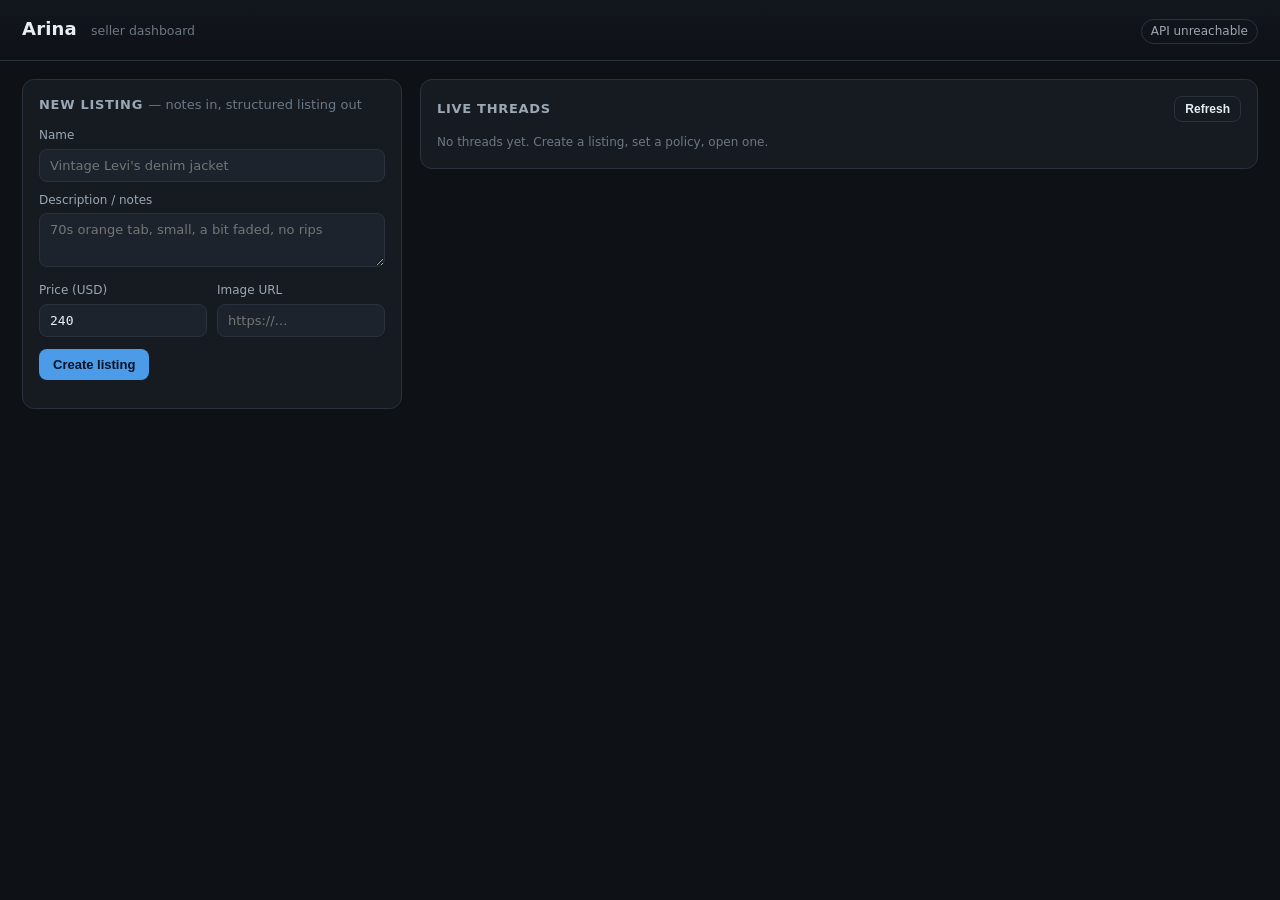
==== web/index.html @ adafeda6 "Seller dashboard: listings, policy, live threads, belief charts Build order item 2. A zero-build das" ====
<!doctype html>
<html lang="en">
<head>
  <meta charset="utf-8" />
  <meta name="viewport" content="width=device-width, initial-scale=1" />
  <title>Arina — seller dashboard</title>
  <link rel="stylesheet" href="styles.css" />
</head>
<body>
  <header>
    <h1>Arina</h1>
    <span class="tag">seller dashboard</span>
    <span class="mode" id="mode">connecting…</span>
  </header>

  <main>
    <!-- ------------------------- left column ------------------------- -->
    <section class="left">
      <div class="card">
        <h2>New listing <span class="hint">— notes in, structured listing out</span></h2>
        <label>Name</label>
        <input id="l-name" placeholder="Vintage Levi's denim jacket" />
        <label>Description / notes</label>
        <textarea id="l-desc" placeholder="70s orange tab, small, a bit faded, no rips"></textarea>
        <div class="row">
          <div>
            <label>Price (USD)</label>
            <input id="l-price" class="num" type="number" value="240" />
          </div>
          <div>
            <label>Image URL</label>
            <input id="l-img" placeholder="https://…" />
          </div>
        </div>
        <img class="preview" id="l-preview" alt="" hidden />
        <div class="mt"><button id="l-create">Create listing</button></div>
        <div class="mt small" id="l-result"></div>
      </div>

      <div class="card" id="policy-card" hidden>
        <h2>Policy <span class="hint">— set once, never leaves the server</span></h2>
        <div class="row">
          <div>
            <label>List price</label>
            <input id="p-list" class="num" type="number" value="240" />
          </div>
          <div>
            <label>Floor <span class="muted">(private)</span></label>
            <input id="p-floor" class="num" type="number" value="160" />
          </div>
        </div>
        <div class="row">
          <div>
            <label>Style</label>
            <select id="p-style">
              <option value="firm">firm — hold out, keep more</option>
              <option value="balanced" selected>balanced</option>
              <option value="eager">eager — close fast, keep less</option>
            </select>
          </div>
          <div>
            <label>Deadline (rounds)</label>
            <input id="p-deadline" class="num" type="number" value="10" />
          </div>
        </div>

        <label class="mt">Tactic weights <span class="muted">— normalized on the server</span></label>
        <div class="weights" id="weights">
          <div class="wrow"><span>time</span><input type="range" min="0" max="100" value="40" data-w="time" /><output>0.40</output></div>
          <div class="wrow"><span>behaviour</span><input type="range" min="0" max="100" value="25" data-w="behaviour" /><output>0.25</output></div>
          <div class="wrow"><span>scarcity</span><input type="range" min="0" max="100" value="10" data-w="scarcity" /><output>0.10</output></div>
          <div class="wrow"><span>belief</span><input type="range" min="0" max="100" value="25" data-w="belief" /><output>0.25</output></div>
        </div>

        <div class="row mt">
          <button id="p-save">Save policy</button>
          <button id="p-publish" class="ghost">Publish to catalog</button>
        </div>
      </div>

      <div class="card" id="open-card" hidden>
        <h2>Open a negotiation</h2>
        <label>Buyer handle</label>
        <div class="composer" style="margin-top:0">
          <input id="t-buyer" placeholder="buyer_alex" />
          <button id="t-open">Open</button>
        </div>
        <div class="mt small muted">Each thread negotiates in parallel against the same policy.</div>
      </div>
    </section>

    <!-- ------------------------ right column ------------------------- -->
    <section class="right">
      <div class="card">
        <h2 class="spread"><span>Live threads</span><button id="refresh" class="ghost small">Refresh</button></h2>
        <div class="threads" id="thread-list"><span class="muted small">No threads yet. Create a listing, set a policy, open one.</span></div>
      </div>

      <div class="card" id="thread-card" hidden>
        <h2 class="spread">
          <span>Thread <span class="num" id="th-id"></span></span>
          <span class="pill" id="th-status">open</span>
        </h2>
        <div class="stat-row" id="th-stats"></div>

        <div class="convo mt" id="convo"></div>
        <div class="composer">
          <input id="msg-text" placeholder="Buyer says…  (try: 'would you take 180?')" />
          <button id="msg-send">Send</button>
        </div>
        <div class="overrides">
          <span class="small muted" style="align-self:center;margin-right:2px">Seller override:</span>
          <button class="ghost small" data-ov="accept_now">Accept now</button>
          <button class="ghost small" data-ov="hold_firm">Hold firm</button>
          <button class="ghost small" data-ov="concede">Concede</button>
        </div>
      </div>

      <div class="card" id="belief-card" hidden>
        <h2>Belief — where the buyer probably tops out</h2>
        <div id="belief-chart"></div>
        <div class="legend">
          <span><i style="background:#4c9be8"></i>posterior over buyer's reservation price</span>
          <span><i style="background:#f2727f"></i>floor</span>
          <span><i style="background:#e6edf3"></i>list</span>
          <span><i style="background:#7ee0c0"></i>optimal ask</span>
        </div>

        <h2 class="mt">Posterior tightening over rounds</h2>
        <div id="rounds-chart"></div>
        <div class="legend">
          <span><i style="background:#4c9be8"></i>p10–p90 band</span>
          <span><i style="background:#e6edf3"></i>p50 (median)</span>
          <span><i style="background:#e3b341"></i>buyer offers</span>
        </div>
      </div>
    </section>
  </main>

  <div class="toast" id="toast"></div>
  <script src="app.js"></script>
</body>
</html>
---- web/styles.css ----
/* Arina seller dashboard. Dark, quiet, numbers in mono per CLAUDE.md. */

:root {
  --bg: #0e1116;
  --panel: #161b22;
  --panel-2: #1c232d;
  --line: #2a323d;
  --ink: #e6edf3;
  --ink-dim: #9aa7b4;
  --ink-faint: #6b7885;
  --accent: #4c9be8;
  --accent-2: #7ee0c0;
  --warn: #e3b341;
  --bad: #f2727f;
  --good: #6fce8f;
  --mono: ui-monospace, SFMono-Regular, "SF Mono", Menlo, Consolas, monospace;
  --sans: system-ui, -apple-system, "Segoe UI", Roboto, sans-serif;
}

* { box-sizing: border-box; }

body {
  margin: 0;
  font-family: var(--sans);
  background: var(--bg);
  color: var(--ink);
  font-size: 14px;
  line-height: 1.45;
}

.num { font-family: var(--mono); font-variant-numeric: tabular-nums; }

header {
  display: flex;
  align-items: baseline;
  gap: 14px;
  padding: 16px 22px;
  border-bottom: 1px solid var(--line);
  background: linear-gradient(180deg, #12171e, #0e1116);
  position: sticky;
  top: 0;
  z-index: 5;
}
header h1 { margin: 0; font-size: 18px; letter-spacing: 0.2px; }
header .tag { color: var(--ink-faint); font-size: 12.5px; }
header .mode {
  margin-left: auto;
  font-size: 12px;
  color: var(--ink-dim);
  border: 1px solid var(--line);
  padding: 3px 9px;
  border-radius: 999px;
}
header .mode b { color: var(--accent-2); font-weight: 600; }

main {
  display: grid;
  grid-template-columns: 380px 1fr;
  gap: 18px;
  padding: 18px 22px 40px;
  max-width: 1280px;
  margin: 0 auto;
  align-items: start;
}
@media (max-width: 900px) { main { grid-template-columns: 1fr; } }

.card {
  background: var(--panel);
  border: 1px solid var(--line);
  border-radius: 12px;
  padding: 16px;
  margin-bottom: 16px;
}
.card h2 {
  margin: 0 0 12px;
  font-size: 13px;
  text-transform: uppercase;
  letter-spacing: 0.7px;
  color: var(--ink-dim);
}
.card h2 .hint { text-transform: none; letter-spacing: 0; color: var(--ink-faint); font-weight: 400; }

label { display: block; font-size: 12px; color: var(--ink-dim); margin: 10px 0 4px; }
input, textarea, select {
  width: 100%;
  background: var(--panel-2);
  border: 1px solid var(--line);
  color: var(--ink);
  border-radius: 8px;
  padding: 8px 10px;
  font-size: 13px;
  font-family: var(--sans);
}
input.num, input[type=number] { font-family: var(--mono); }
textarea { resize: vertical; min-height: 54px; }
input:focus, textarea:focus, select:focus { outline: none; border-color: var(--accent); }

.row { display: flex; gap: 10px; }
.row > * { flex: 1; }

button {
  background: var(--accent);
  color: #06121f;
  border: none;
  border-radius: 8px;
  padding: 8px 14px;
  font-size: 13px;
  font-weight: 600;
  cursor: pointer;
}
button:hover { filter: brightness(1.08); }
button:disabled { opacity: 0.45; cursor: not-allowed; }
button.ghost { background: transparent; color: var(--ink); border: 1px solid var(--line); }
button.ghost:hover { border-color: var(--accent); filter: none; }
button.small { padding: 5px 10px; font-size: 12px; }

.preview {
  margin-top: 10px;
  width: 100%;
  height: 130px;
  border: 1px dashed var(--line);
  border-radius: 8px;
  object-fit: cover;
  background: var(--panel-2);
}

.pill {
  display: inline-block;
  font-family: var(--mono);
  font-size: 11.5px;
  padding: 2px 7px;
  border-radius: 6px;
  border: 1px solid var(--line);
  color: var(--ink-dim);
}
.pill.open { color: var(--accent); border-color: #2b4a6b; }
.pill.closed { color: var(--good); border-color: #2f5b3f; }
.pill.walked { color: var(--warn); border-color: #5b4d2a; }

.muted { color: var(--ink-faint); }
.small { font-size: 12px; }
.mt { margin-top: 12px; }
.spread { display: flex; justify-content: space-between; align-items: center; }

/* weight sliders */
.weights .wrow { display: grid; grid-template-columns: 78px 1fr 46px; align-items: center; gap: 10px; margin: 7px 0; }
.weights .wrow span:first-child { font-size: 12px; color: var(--ink-dim); }
.weights .wrow output { font-family: var(--mono); font-size: 12px; text-align: right; color: var(--ink); }
input[type=range] { padding: 0; accent-color: var(--accent); }

/* threads list */
.threads { display: flex; flex-wrap: wrap; gap: 8px; }
.threads .chip {
  border: 1px solid var(--line);
  background: var(--panel-2);
  border-radius: 999px;
  padding: 5px 11px;
  font-size: 12px;
  cursor: pointer;
  display: flex;
  gap: 7px;
  align-items: center;
}
.threads .chip.active { border-color: var(--accent); }
.threads .chip .id { font-family: var(--mono); color: var(--ink-dim); }

/* conversation */
.convo { display: flex; flex-direction: column; gap: 10px; max-height: 360px; overflow-y: auto; padding: 4px 2px; }
.msg { max-width: 82%; padding: 8px 11px; border-radius: 12px; font-size: 13px; }
.msg.buyer { align-self: flex-end; background: #223040; border-bottom-right-radius: 4px; }
.msg.agent { align-self: flex-start; background: var(--panel-2); border: 1px solid var(--line); border-bottom-left-radius: 4px; }
.msg .who { font-size: 10.5px; text-transform: uppercase; letter-spacing: 0.6px; color: var(--ink-faint); margin-bottom: 3px; }
.msg .rationale { margin-top: 6px; font-size: 11.5px; color: var(--ink-faint); border-top: 1px dashed var(--line); padding-top: 5px; font-style: italic; }
.msg .q { font-family: var(--mono); color: var(--accent-2); }

.composer { display: flex; gap: 8px; margin-top: 12px; }
.composer input { flex: 1; }
.overrides { display: flex; gap: 8px; margin-top: 10px; }

.stat-row { display: flex; gap: 18px; flex-wrap: wrap; margin: 4px 0 2px; }
.stat { display: flex; flex-direction: column; }
.stat .k { font-size: 11px; color: var(--ink-faint); text-transform: uppercase; letter-spacing: 0.5px; }
.stat .v { font-family: var(--mono); font-size: 16px; }

svg text { font-family: var(--mono); }
.legend { display: flex; gap: 14px; flex-wrap: wrap; font-size: 11.5px; color: var(--ink-dim); margin-top: 6px; }
.legend i { display: inline-block; width: 10px; height: 10px; border-radius: 2px; margin-right: 5px; vertical-align: -1px; }

.empty { color: var(--ink-faint); font-size: 13px; padding: 26px 8px; text-align: center; }
.toast {
  position: fixed; bottom: 18px; left: 50%; transform: translateX(-50%);
  background: #212a35; border: 1px solid var(--line); color: var(--ink);
  padding: 9px 16px; border-radius: 9px; font-size: 13px; opacity: 0;
  transition: opacity 0.2s; pointer-events: none; max-width: 80%;
}
.toast.show { opacity: 1; }
.toast.bad { border-color: var(--bad); }
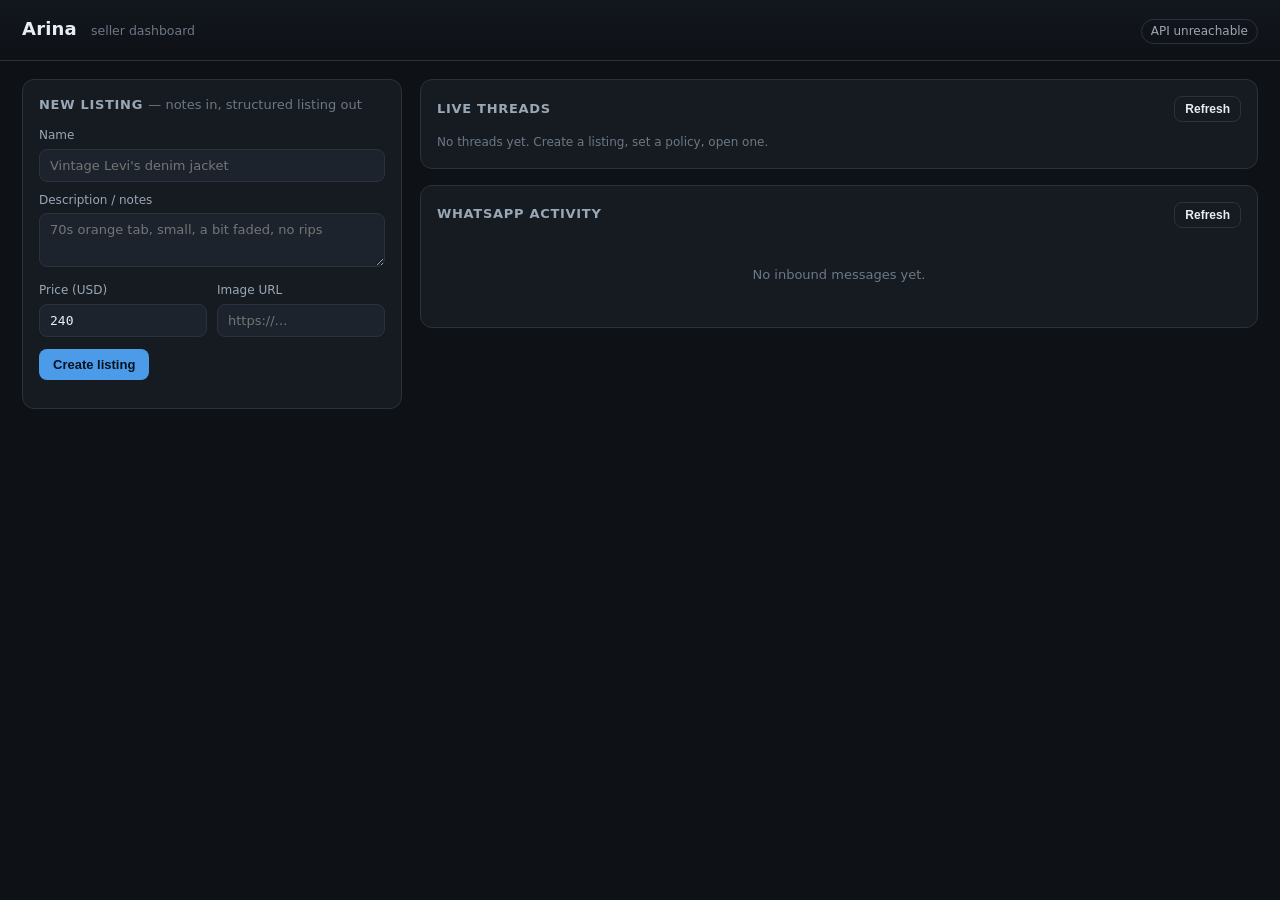
==== commit 33ea291a: "Route inbound WhatsApp to threads (build order item 3) A thread is keyed by (buyer, listing). The pr" ====
--- a/web/index.html
+++ b/web/index.html
@@ -134,6 +134,23 @@
           <span><i style="background:#e3b341"></i>buyer offers</span>
         </div>
       </div>
+
+      <div class="card">
+        <h2 class="spread"><span>WhatsApp activity</span><button id="wa-refresh" class="ghost small">Refresh</button></h2>
+        <div class="devbox" id="wa-sim" hidden>
+          <div class="lbl">Dev — simulate an inbound message (no WABA needed)</div>
+          <div class="composer" style="margin-top:0">
+            <input id="wa-from" placeholder="buyer phone, e.g. 15551234" />
+            <input id="wa-product" placeholder="product / listing id — leave blank for bare text" />
+          </div>
+          <div class="composer">
+            <input id="wa-text" placeholder="buyer message, e.g. would you take 180?" />
+            <button id="wa-send">Send inbound</button>
+          </div>
+          <div class="small muted" style="margin-top:8px">Set a product id to pin the listing; leave it blank to test routing to the buyer's open thread — or ambiguity when they have several.</div>
+        </div>
+        <div class="feed" id="wa-feed"><div class="empty">No inbound messages yet.</div></div>
+      </div>
     </section>
   </main>
 
--- a/web/styles.css
+++ b/web/styles.css
@@ -186,6 +186,23 @@
 .legend { display: flex; gap: 14px; flex-wrap: wrap; font-size: 11.5px; color: var(--ink-dim); margin-top: 6px; }
 .legend i { display: inline-block; width: 10px; height: 10px; border-radius: 2px; margin-right: 5px; vertical-align: -1px; }
 
+/* whatsapp activity feed */
+.feed { display: flex; flex-direction: column; gap: 7px; max-height: 300px; overflow-y: auto; margin-top: 10px; }
+.feed .ev { display: grid; grid-template-columns: 96px 1fr auto; gap: 10px; align-items: baseline; padding: 6px 8px; border: 1px solid var(--line); border-radius: 8px; background: var(--panel-2); font-size: 12px; }
+.feed .ev .k { font-family: var(--mono); font-size: 10.5px; text-transform: uppercase; letter-spacing: 0.4px; }
+.feed .ev .body { color: var(--ink-dim); overflow: hidden; text-overflow: ellipsis; }
+.feed .ev .body b { color: var(--ink); font-weight: 500; }
+.feed .ev .body .id { font-family: var(--mono); color: var(--ink-faint); }
+.feed .ev time { color: var(--ink-faint); font-family: var(--mono); font-size: 10.5px; white-space: nowrap; }
+.k.routed { color: var(--good); }
+.k.ambiguous { color: var(--warn); }
+.k.unrouted { color: var(--bad); }
+.k.inbound { color: var(--accent); }
+.k.outbound, .k.order { color: var(--ink-dim); }
+.devbox { border: 1px dashed var(--line); border-radius: 8px; padding: 10px; margin-bottom: 4px; }
+.devbox .lbl { font-size: 11px; color: var(--warn); text-transform: uppercase; letter-spacing: 0.5px; margin-bottom: 8px; }
+.devbox .composer { margin-top: 8px; }
+
 .empty { color: var(--ink-faint); font-size: 13px; padding: 26px 8px; text-align: center; }
 .toast {
   position: fixed; bottom: 18px; left: 50%; transform: translateX(-50%);
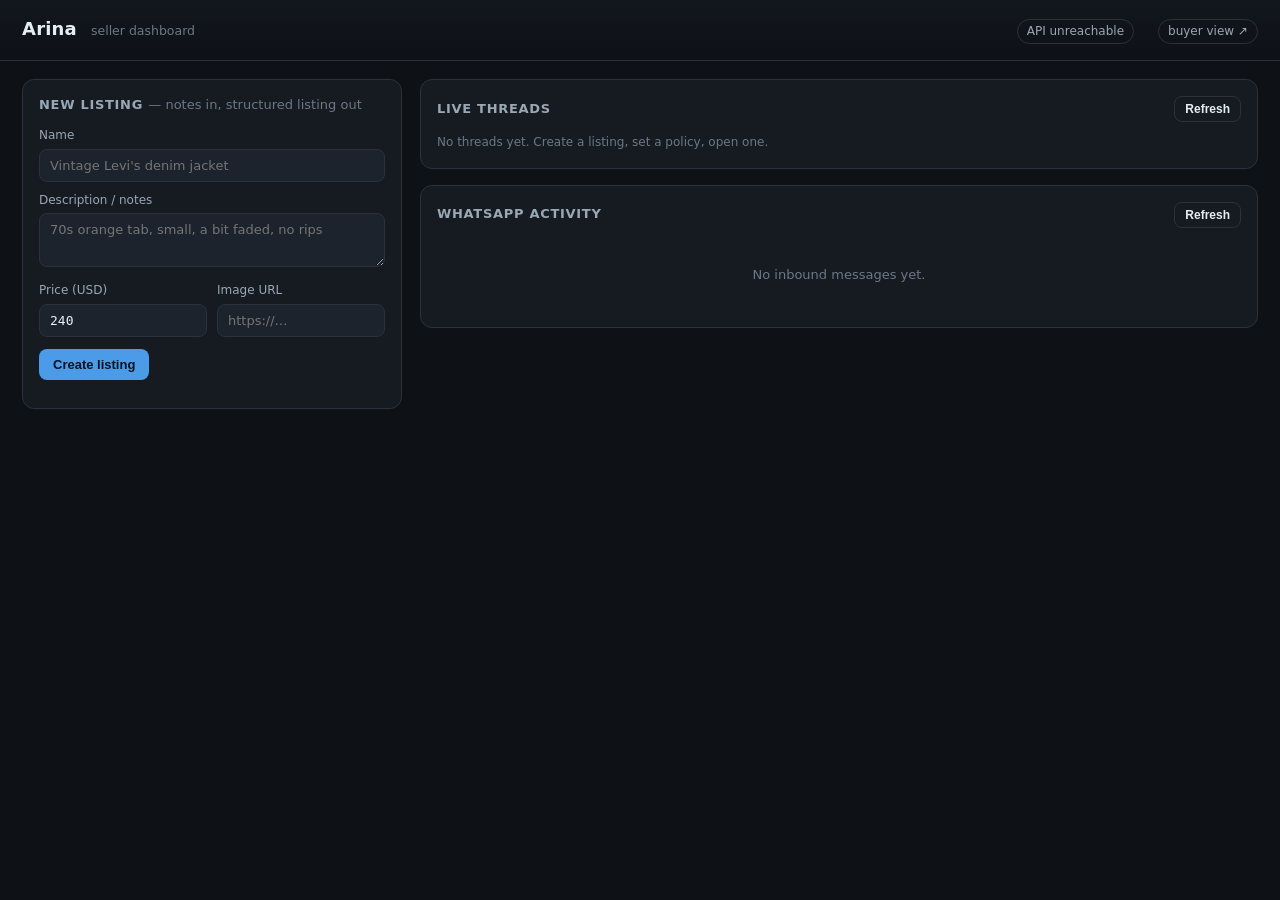
==== commit dc753d26: "Buyer-side chat and catalog (build order item 4) The buyer half of the marketplace: the same negotia" ====
--- a/web/index.html
+++ b/web/index.html
@@ -11,6 +11,7 @@
     <h1>Arina</h1>
     <span class="tag">seller dashboard</span>
     <span class="mode" id="mode">connecting…</span>
+    <a class="mode" href="chat.html" target="_blank" style="margin-left:10px;text-decoration:none">buyer view ↗</a>
   </header>
 
   <main>
--- a/web/styles.css
+++ b/web/styles.css
@@ -203,6 +203,46 @@
 .devbox .lbl { font-size: 11px; color: var(--warn); text-transform: uppercase; letter-spacing: 0.5px; margin-bottom: 8px; }
 .devbox .composer { margin-top: 8px; }
 
+/* ------------------------- buyer chat ---------------------------- */
+.shop { max-width: 900px; margin: 0 auto; padding: 22px; }
+.shop-head { display: flex; align-items: baseline; gap: 12px; margin-bottom: 16px; }
+.shop-head h2 { font-size: 15px; margin: 0; color: var(--ink); text-transform: none; letter-spacing: 0; }
+.grid { display: grid; grid-template-columns: repeat(auto-fill, minmax(210px, 1fr)); gap: 16px; }
+.product {
+  background: var(--panel); border: 1px solid var(--line); border-radius: 12px;
+  overflow: hidden; display: flex; flex-direction: column; cursor: pointer; transition: border-color .15s, transform .15s;
+}
+.product:hover { border-color: var(--accent); transform: translateY(-2px); }
+.product .ph { height: 150px; background: var(--panel-2) center/cover no-repeat; display: flex; align-items: center; justify-content: center; color: var(--ink-faint); font-size: 12px; }
+.product .info { padding: 12px; display: flex; flex-direction: column; gap: 5px; flex: 1; }
+.product .info .nm { font-weight: 600; font-size: 14px; }
+.product .info .desc { font-size: 12px; color: var(--ink-faint); flex: 1; }
+.product .info .foot { display: flex; align-items: center; justify-content: space-between; margin-top: 4px; }
+.product .info .pr { font-family: var(--mono); font-size: 15px; }
+
+/* chat surface */
+.chatwrap { max-width: 640px; margin: 0 auto; padding: 0 0 30px; }
+.chat-head { display: flex; gap: 12px; align-items: center; padding: 14px 16px; border-bottom: 1px solid var(--line); position: sticky; top: 0; background: var(--bg); z-index: 4; }
+.chat-head .back { cursor: pointer; color: var(--ink-dim); font-size: 20px; line-height: 1; padding: 2px 6px; border-radius: 6px; }
+.chat-head .back:hover { background: var(--panel-2); }
+.chat-head .thumb { width: 42px; height: 42px; border-radius: 8px; background: var(--panel-2) center/cover no-repeat; flex: none; }
+.chat-head .meta { display: flex; flex-direction: column; }
+.chat-head .meta .nm { font-weight: 600; font-size: 14px; }
+.chat-head .meta .pr { font-family: var(--mono); font-size: 12px; color: var(--ink-dim); }
+.trust { text-align: center; font-size: 11.5px; color: var(--ink-faint); padding: 10px; }
+.thread { display: flex; flex-direction: column; gap: 9px; padding: 6px 16px 16px; min-height: 320px; }
+.bub { max-width: 78%; padding: 9px 13px; border-radius: 16px; font-size: 14px; line-height: 1.4; }
+.bub.me { align-self: flex-end; background: var(--accent); color: #06121f; border-bottom-right-radius: 5px; }
+.bub.them { align-self: flex-start; background: var(--panel); border: 1px solid var(--line); border-bottom-left-radius: 5px; }
+.bub .price { display: inline-block; font-family: var(--mono); font-weight: 700; }
+.chat-composer { display: flex; gap: 8px; padding: 12px 16px; border-top: 1px solid var(--line); position: sticky; bottom: 0; background: var(--bg); }
+.chat-composer input { flex: 1; border-radius: 999px; padding: 10px 15px; }
+.chat-composer button { border-radius: 999px; padding: 10px 18px; }
+.banner { margin: 12px 16px; padding: 12px 14px; border-radius: 10px; font-size: 13px; text-align: center; }
+.banner.deal { background: #16281d; border: 1px solid #2f5b3f; color: var(--good); }
+.banner.walked { background: var(--panel-2); border: 1px solid var(--line); color: var(--ink-dim); }
+.typing { align-self: flex-start; color: var(--ink-faint); font-size: 13px; padding: 4px 8px; }
+
 .empty { color: var(--ink-faint); font-size: 13px; padding: 26px 8px; text-align: center; }
 .toast {
   position: fixed; bottom: 18px; left: 50%; transform: translateX(-50%);
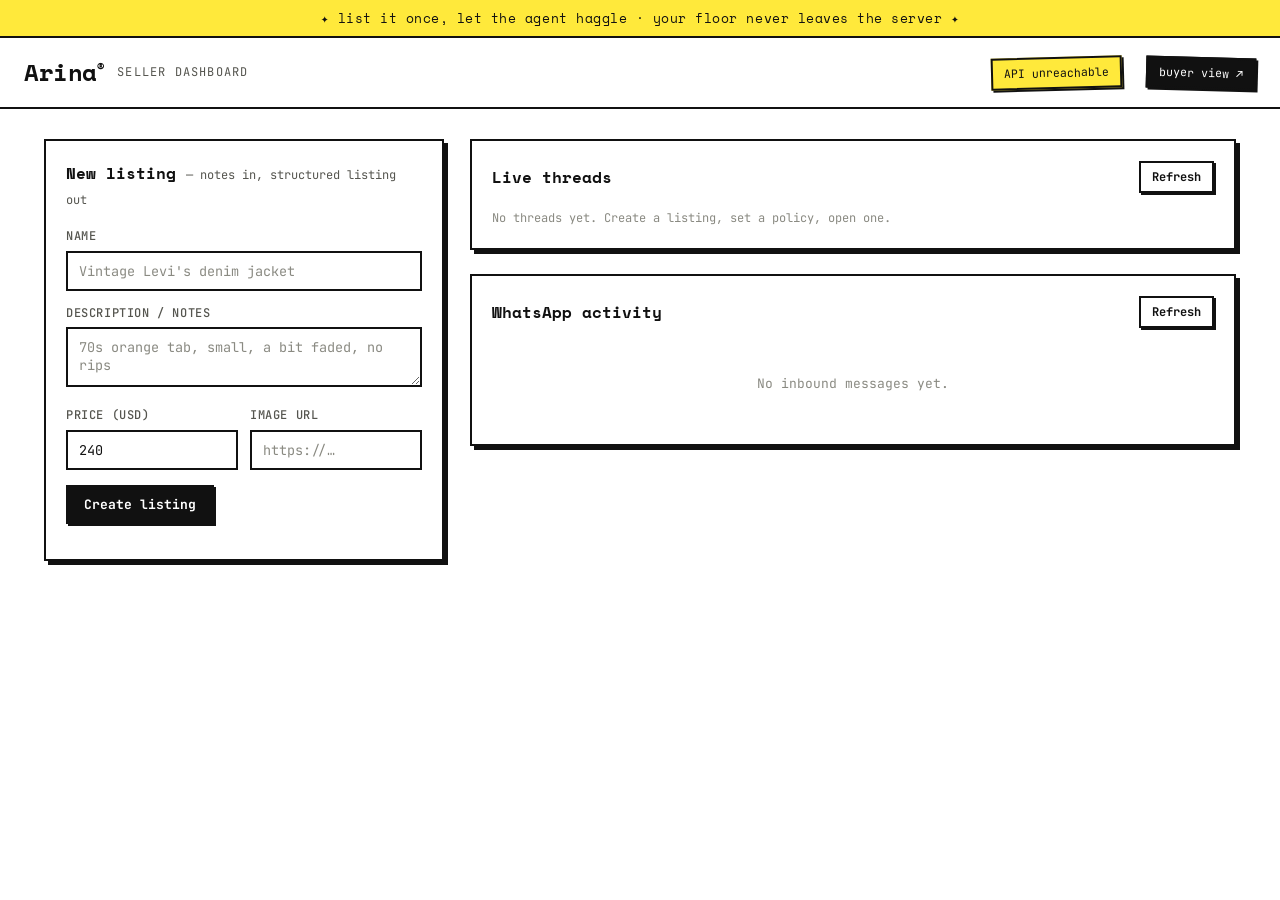
==== commit 2840c261: "Restyle web UI to a zine/neubrutalist marketplace (Kosa reference) Replace the dark ops-dashboard lo" ====
--- a/web/index.html
+++ b/web/index.html
@@ -4,9 +4,10 @@
   <meta charset="utf-8" />
   <meta name="viewport" content="width=device-width, initial-scale=1" />
   <title>Arina — seller dashboard</title>
-  <link rel="stylesheet" href="styles.css" />
+  <link rel="stylesheet" href="styles.css?v=3" />
 </head>
 <body>
+  <div class="ticker">✦ list it once, let the agent haggle · your floor never leaves the server ✦</div>
   <header>
     <h1>Arina</h1>
     <span class="tag">seller dashboard</span>
@@ -121,18 +122,18 @@
         <h2>Belief — where the buyer probably tops out</h2>
         <div id="belief-chart"></div>
         <div class="legend">
-          <span><i style="background:#4c9be8"></i>posterior over buyer's reservation price</span>
-          <span><i style="background:#f2727f"></i>floor</span>
-          <span><i style="background:#e6edf3"></i>list</span>
-          <span><i style="background:#7ee0c0"></i>optimal ask</span>
+          <span><i style="background:#d17aff"></i>posterior over buyer's reservation price</span>
+          <span><i style="background:#ff4d6d"></i>floor</span>
+          <span><i style="background:#111111"></i>list</span>
+          <span><i style="background:#15a34a"></i>optimal ask</span>
         </div>
 
         <h2 class="mt">Posterior tightening over rounds</h2>
         <div id="rounds-chart"></div>
         <div class="legend">
-          <span><i style="background:#4c9be8"></i>p10–p90 band</span>
-          <span><i style="background:#e6edf3"></i>p50 (median)</span>
-          <span><i style="background:#e3b341"></i>buyer offers</span>
+          <span><i style="background:#d17aff"></i>p10–p90 band</span>
+          <span><i style="background:#111111"></i>p50 (median)</span>
+          <span><i style="background:#ff95d2"></i>buyer offers</span>
         </div>
       </div>
 
--- a/web/styles.css
+++ b/web/styles.css
@@ -1,254 +1,291 @@
-/* Arina seller dashboard. Dark, quiet, numbers in mono per CLAUDE.md. */
+/* Arina — zine / neubrutalist marketplace, after the Kosa reference.
+   Monospace everything, white + black + bright yellow, pastel pops, thin black
+   borders, hard offset shadows, playful tilts. Numbers are mono anyway. */
+
+@import url('https://fonts.googleapis.com/css2?family=Space+Mono:wght@400;700&family=JetBrains+Mono:wght@400;500;700&display=swap');
 
 :root {
-  --bg: #0e1116;
-  --panel: #161b22;
-  --panel-2: #1c232d;
-  --line: #2a323d;
-  --ink: #e6edf3;
-  --ink-dim: #9aa7b4;
-  --ink-faint: #6b7885;
-  --accent: #4c9be8;
-  --accent-2: #7ee0c0;
-  --warn: #e3b341;
-  --bad: #f2727f;
-  --good: #6fce8f;
-  --mono: ui-monospace, SFMono-Regular, "SF Mono", Menlo, Consolas, monospace;
-  --sans: system-ui, -apple-system, "Segoe UI", Roboto, sans-serif;
+  --paper: #ffffff;
+  --paper-2: #fbfbf9;
+  --ink: #111111;
+  --ink-dim: #55554f;
+  --ink-faint: #8a8a82;
+  --yellow: #ffe93b;
+  --pink: #ff95d2;
+  --purple: #d17aff;
+  --peach: #fecb95;
+  --green: #8bd63f;
+  --good: #16a34a;
+  --bad: #ff4d6d;
+  --warn: #ff9e3d;
+  --shadow: 4px 4px 0 var(--ink);
+  --shadow-sm: 2px 2px 0 var(--ink);
+  --disp: "Space Mono", ui-monospace, monospace;
+  --mono: "JetBrains Mono", ui-monospace, SFMono-Regular, Menlo, monospace;
 }
 
 * { box-sizing: border-box; }
 
 body {
   margin: 0;
-  font-family: var(--sans);
-  background: var(--bg);
+  font-family: var(--mono);
+  background: var(--paper);
   color: var(--ink);
-  font-size: 14px;
-  line-height: 1.45;
-}
-
-.num { font-family: var(--mono); font-variant-numeric: tabular-nums; }
-
+  font-size: 13.5px;
+  line-height: 1.55;
+  -webkit-font-smoothing: antialiased;
+}
+.num { font-variant-numeric: tabular-nums; }
+
+/* the yellow ticker banner (Kosa signature) */
+.ticker {
+  background: var(--yellow);
+  border-bottom: 2px solid var(--ink);
+  font-family: var(--disp);
+  font-size: 13px;
+  letter-spacing: .04em;
+  text-align: center;
+  padding: 8px 16px;
+  position: sticky; top: 0; z-index: 10;
+}
+
+/* header */
 header {
   display: flex;
-  align-items: baseline;
+  align-items: center;
   gap: 14px;
-  padding: 16px 22px;
-  border-bottom: 1px solid var(--line);
-  background: linear-gradient(180deg, #12171e, #0e1116);
+  padding: 16px 24px;
+  border-bottom: 2px solid var(--ink);
+  background: var(--paper);
   position: sticky;
-  top: 0;
-  z-index: 5;
-}
-header h1 { margin: 0; font-size: 18px; letter-spacing: 0.2px; }
-header .tag { color: var(--ink-faint); font-size: 12.5px; }
+  top: 33px;                 /* sits under the ticker */
+  z-index: 6;
+}
+header h1 { margin: 0; font-family: var(--disp); font-size: 24px; font-weight: 700; letter-spacing: -.02em; }
+header h1::after { content: "®"; font-size: .5em; vertical-align: super; }
+header .tag { font-size: 12px; color: var(--ink-dim); text-transform: uppercase; letter-spacing: .1em; }
 header .mode {
   margin-left: auto;
-  font-size: 12px;
-  color: var(--ink-dim);
-  border: 1px solid var(--line);
-  padding: 3px 9px;
-  border-radius: 999px;
-}
-header .mode b { color: var(--accent-2); font-weight: 600; }
+  font-size: 11.5px;
+  background: var(--yellow);
+  border: 2px solid var(--ink);
+  padding: 5px 11px;
+  transform: rotate(-1.5deg);
+  box-shadow: var(--shadow-sm);
+}
+header .mode b { font-weight: 700; }
+a.mode { text-decoration: none; color: var(--ink); background: var(--ink); color: var(--paper); transform: rotate(1.5deg); }
+a.mode:hover { background: var(--pink); color: var(--ink); }
 
 main {
   display: grid;
-  grid-template-columns: 380px 1fr;
-  gap: 18px;
-  padding: 18px 22px 40px;
-  max-width: 1280px;
+  grid-template-columns: 400px 1fr;
+  gap: 26px;
+  padding: 30px 24px;
+  max-width: 1240px;
   margin: 0 auto;
   align-items: start;
 }
 @media (max-width: 900px) { main { grid-template-columns: 1fr; } }
 
 .card {
-  background: var(--panel);
-  border: 1px solid var(--line);
-  border-radius: 12px;
-  padding: 16px;
-  margin-bottom: 16px;
+  background: var(--paper);
+  border: 2px solid var(--ink);
+  box-shadow: var(--shadow);
+  padding: 20px;
+  margin-bottom: 24px;
 }
 .card h2 {
-  margin: 0 0 12px;
-  font-size: 13px;
-  text-transform: uppercase;
-  letter-spacing: 0.7px;
-  color: var(--ink-dim);
-}
-.card h2 .hint { text-transform: none; letter-spacing: 0; color: var(--ink-faint); font-weight: 400; }
-
-label { display: block; font-size: 12px; color: var(--ink-dim); margin: 10px 0 4px; }
+  margin: 0 0 16px;
+  font-family: var(--disp);
+  font-size: 16px;
+  font-weight: 700;
+}
+.card h2 .hint { font-family: var(--mono); font-weight: 400; color: var(--ink-dim); font-size: 12px; }
+
+label { display: block; font-size: 12px; font-weight: 500; color: var(--ink-dim); margin: 13px 0 5px; text-transform: uppercase; letter-spacing: .05em; }
 input, textarea, select {
   width: 100%;
-  background: var(--panel-2);
-  border: 1px solid var(--line);
+  background: var(--paper);
+  border: 2px solid var(--ink);
   color: var(--ink);
-  border-radius: 8px;
-  padding: 8px 10px;
+  border-radius: 0;
+  padding: 9px 11px;
+  font-size: 13.5px;
+  font-family: var(--mono);
+}
+textarea { resize: vertical; min-height: 60px; }
+input::placeholder, textarea::placeholder { color: var(--ink-faint); }
+input:focus, textarea:focus, select:focus {
+  outline: none;
+  box-shadow: var(--shadow-sm);
+  background: #fffdf0;
+}
+
+.row { display: flex; gap: 12px; }
+.row > * { flex: 1; }
+
+button {
+  background: var(--ink);
+  color: var(--paper);
+  border: 2px solid var(--ink);
+  border-radius: 0;
+  padding: 9px 16px;
   font-size: 13px;
-  font-family: var(--sans);
-}
-input.num, input[type=number] { font-family: var(--mono); }
-textarea { resize: vertical; min-height: 54px; }
-input:focus, textarea:focus, select:focus { outline: none; border-color: var(--accent); }
-
-.row { display: flex; gap: 10px; }
-.row > * { flex: 1; }
-
-button {
-  background: var(--accent);
-  color: #06121f;
-  border: none;
-  border-radius: 8px;
-  padding: 8px 14px;
-  font-size: 13px;
-  font-weight: 600;
+  font-weight: 700;
+  font-family: var(--mono);
   cursor: pointer;
-}
-button:hover { filter: brightness(1.08); }
-button:disabled { opacity: 0.45; cursor: not-allowed; }
-button.ghost { background: transparent; color: var(--ink); border: 1px solid var(--line); }
-button.ghost:hover { border-color: var(--accent); filter: none; }
-button.small { padding: 5px 10px; font-size: 12px; }
+  box-shadow: var(--shadow-sm);
+  transition: transform .06s, box-shadow .06s, background .1s;
+}
+button:hover { background: #2b2b2b; }
+button:active { transform: translate(2px, 2px); box-shadow: none; }
+button:disabled { opacity: .4; cursor: not-allowed; box-shadow: none; }
+button.ghost { background: var(--paper); color: var(--ink); }
+button.ghost:hover { background: var(--yellow); }
+button.small { padding: 6px 11px; font-size: 12px; }
 
 .preview {
-  margin-top: 10px;
+  margin-top: 12px;
   width: 100%;
-  height: 130px;
-  border: 1px dashed var(--line);
-  border-radius: 8px;
+  height: 150px;
+  border: 2px solid var(--ink);
   object-fit: cover;
-  background: var(--panel-2);
+  background: var(--paper-2);
 }
 
 .pill {
   display: inline-block;
-  font-family: var(--mono);
-  font-size: 11.5px;
-  padding: 2px 7px;
-  border-radius: 6px;
-  border: 1px solid var(--line);
-  color: var(--ink-dim);
-}
-.pill.open { color: var(--accent); border-color: #2b4a6b; }
-.pill.closed { color: var(--good); border-color: #2f5b3f; }
-.pill.walked { color: var(--warn); border-color: #5b4d2a; }
+  font-size: 11px;
+  font-weight: 700;
+  text-transform: uppercase;
+  letter-spacing: .04em;
+  padding: 3px 9px;
+  border: 2px solid var(--ink);
+  background: var(--paper);
+  color: var(--ink);
+  transform: rotate(-1deg);
+}
+.pill.open { background: var(--yellow); }
+.pill.closed { background: var(--green); }
+.pill.walked { background: var(--peach); }
 
 .muted { color: var(--ink-faint); }
 .small { font-size: 12px; }
-.mt { margin-top: 12px; }
+.mt { margin-top: 15px; }
 .spread { display: flex; justify-content: space-between; align-items: center; }
 
 /* weight sliders */
-.weights .wrow { display: grid; grid-template-columns: 78px 1fr 46px; align-items: center; gap: 10px; margin: 7px 0; }
-.weights .wrow span:first-child { font-size: 12px; color: var(--ink-dim); }
-.weights .wrow output { font-family: var(--mono); font-size: 12px; text-align: right; color: var(--ink); }
-input[type=range] { padding: 0; accent-color: var(--accent); }
+.weights .wrow { display: grid; grid-template-columns: 84px 1fr 46px; align-items: center; gap: 12px; margin: 10px 0; }
+.weights .wrow span:first-child { font-size: 12.5px; color: var(--ink-dim); }
+.weights .wrow output { font-size: 12.5px; text-align: right; font-weight: 700; }
+input[type=range] { padding: 0; accent-color: var(--ink); }
 
 /* threads list */
-.threads { display: flex; flex-wrap: wrap; gap: 8px; }
+.threads { display: flex; flex-wrap: wrap; gap: 10px; }
 .threads .chip {
-  border: 1px solid var(--line);
-  background: var(--panel-2);
-  border-radius: 999px;
-  padding: 5px 11px;
+  border: 2px solid var(--ink);
+  background: var(--paper);
+  padding: 6px 12px;
   font-size: 12px;
   cursor: pointer;
   display: flex;
-  gap: 7px;
+  gap: 8px;
   align-items: center;
-}
-.threads .chip.active { border-color: var(--accent); }
-.threads .chip .id { font-family: var(--mono); color: var(--ink-dim); }
+  box-shadow: var(--shadow-sm);
+}
+.threads .chip:nth-child(even) { transform: rotate(1deg); }
+.threads .chip:nth-child(odd) { transform: rotate(-1deg); }
+.threads .chip:hover { background: var(--yellow); }
+.threads .chip.active { background: var(--pink); }
+.threads .chip .id { color: var(--ink-dim); }
 
 /* conversation */
-.convo { display: flex; flex-direction: column; gap: 10px; max-height: 360px; overflow-y: auto; padding: 4px 2px; }
-.msg { max-width: 82%; padding: 8px 11px; border-radius: 12px; font-size: 13px; }
-.msg.buyer { align-self: flex-end; background: #223040; border-bottom-right-radius: 4px; }
-.msg.agent { align-self: flex-start; background: var(--panel-2); border: 1px solid var(--line); border-bottom-left-radius: 4px; }
-.msg .who { font-size: 10.5px; text-transform: uppercase; letter-spacing: 0.6px; color: var(--ink-faint); margin-bottom: 3px; }
-.msg .rationale { margin-top: 6px; font-size: 11.5px; color: var(--ink-faint); border-top: 1px dashed var(--line); padding-top: 5px; font-style: italic; }
-.msg .q { font-family: var(--mono); color: var(--accent-2); }
-
-.composer { display: flex; gap: 8px; margin-top: 12px; }
+.convo { display: flex; flex-direction: column; gap: 12px; max-height: 380px; overflow-y: auto; padding: 6px 4px; }
+.msg { max-width: 82%; padding: 10px 13px; border: 2px solid var(--ink); font-size: 13px; line-height: 1.45; box-shadow: var(--shadow-sm); }
+.msg.buyer { align-self: flex-end; background: var(--yellow); }
+.msg.agent { align-self: flex-start; background: var(--paper); }
+.msg .who { font-size: 10px; text-transform: uppercase; letter-spacing: .08em; color: var(--ink-dim); margin-bottom: 4px; font-weight: 700; }
+.msg .rationale { margin-top: 8px; font-size: 11px; color: var(--ink-dim); border-top: 1px dashed var(--ink); padding-top: 6px; font-style: italic; }
+.msg .q { font-weight: 700; }
+
+.composer { display: flex; gap: 10px; margin-top: 15px; }
 .composer input { flex: 1; }
-.overrides { display: flex; gap: 8px; margin-top: 10px; }
-
-.stat-row { display: flex; gap: 18px; flex-wrap: wrap; margin: 4px 0 2px; }
+.overrides { display: flex; gap: 9px; margin-top: 12px; align-items: center; flex-wrap: wrap; }
+
+.stat-row { display: flex; gap: 22px; flex-wrap: wrap; margin: 6px 0 4px; }
 .stat { display: flex; flex-direction: column; }
-.stat .k { font-size: 11px; color: var(--ink-faint); text-transform: uppercase; letter-spacing: 0.5px; }
-.stat .v { font-family: var(--mono); font-size: 16px; }
+.stat .k { font-size: 10.5px; color: var(--ink-dim); text-transform: uppercase; letter-spacing: .06em; font-weight: 700; }
+.stat .v { font-size: 18px; font-weight: 700; }
 
 svg text { font-family: var(--mono); }
-.legend { display: flex; gap: 14px; flex-wrap: wrap; font-size: 11.5px; color: var(--ink-dim); margin-top: 6px; }
-.legend i { display: inline-block; width: 10px; height: 10px; border-radius: 2px; margin-right: 5px; vertical-align: -1px; }
-
-/* whatsapp activity feed */
-.feed { display: flex; flex-direction: column; gap: 7px; max-height: 300px; overflow-y: auto; margin-top: 10px; }
-.feed .ev { display: grid; grid-template-columns: 96px 1fr auto; gap: 10px; align-items: baseline; padding: 6px 8px; border: 1px solid var(--line); border-radius: 8px; background: var(--panel-2); font-size: 12px; }
-.feed .ev .k { font-family: var(--mono); font-size: 10.5px; text-transform: uppercase; letter-spacing: 0.4px; }
+.legend { display: flex; gap: 16px; flex-wrap: wrap; font-size: 11px; color: var(--ink-dim); margin-top: 8px; }
+.legend i { display: inline-block; width: 11px; height: 11px; border: 1px solid var(--ink); margin-right: 6px; vertical-align: -1px; }
+
+/* WhatsApp activity feed (item 3) */
+.devbox { border: 2px dashed var(--ink); padding: 14px; margin-bottom: 14px; background: var(--paper-2); }
+.devbox .lbl { font-size: 11px; color: var(--ink); text-transform: uppercase; letter-spacing: .05em; font-weight: 700; margin-bottom: 10px; }
+.devbox .lbl::before { content: "★ "; color: var(--pink); }
+.devbox .composer { margin-top: 10px; }
+.feed { display: flex; flex-direction: column; gap: 10px; max-height: 320px; overflow-y: auto; margin-top: 12px; }
+.feed .ev { display: grid; grid-template-columns: 108px 1fr auto; gap: 12px; align-items: baseline; padding: 9px 12px; border: 2px solid var(--ink); background: var(--paper); font-size: 12px; box-shadow: var(--shadow-sm); }
+.feed .ev .k { font-size: 10px; text-transform: uppercase; letter-spacing: .05em; font-weight: 700; }
 .feed .ev .body { color: var(--ink-dim); overflow: hidden; text-overflow: ellipsis; }
-.feed .ev .body b { color: var(--ink); font-weight: 500; }
-.feed .ev .body .id { font-family: var(--mono); color: var(--ink-faint); }
-.feed .ev time { color: var(--ink-faint); font-family: var(--mono); font-size: 10.5px; white-space: nowrap; }
+.feed .ev .body b { color: var(--ink); font-weight: 700; }
+.feed .ev .body .id { color: var(--ink-faint); }
+.feed .ev time { color: var(--ink-faint); font-size: 10px; white-space: nowrap; }
 .k.routed { color: var(--good); }
 .k.ambiguous { color: var(--warn); }
 .k.unrouted { color: var(--bad); }
-.k.inbound { color: var(--accent); }
+.k.inbound { color: var(--purple); }
 .k.outbound, .k.order { color: var(--ink-dim); }
-.devbox { border: 1px dashed var(--line); border-radius: 8px; padding: 10px; margin-bottom: 4px; }
-.devbox .lbl { font-size: 11px; color: var(--warn); text-transform: uppercase; letter-spacing: 0.5px; margin-bottom: 8px; }
-.devbox .composer { margin-top: 8px; }
-
-/* ------------------------- buyer chat ---------------------------- */
-.shop { max-width: 900px; margin: 0 auto; padding: 22px; }
-.shop-head { display: flex; align-items: baseline; gap: 12px; margin-bottom: 16px; }
-.shop-head h2 { font-size: 15px; margin: 0; color: var(--ink); text-transform: none; letter-spacing: 0; }
-.grid { display: grid; grid-template-columns: repeat(auto-fill, minmax(210px, 1fr)); gap: 16px; }
+
+/* ------------------------- buyer shop ---------------------------- */
+.shop { max-width: 1040px; margin: 0 auto; padding: 30px 24px; }
+.shop-head { display: flex; align-items: baseline; gap: 14px; margin-bottom: 22px; }
+.shop-head h2 { font-family: var(--disp); font-size: 26px; font-weight: 700; margin: 0; }
+.grid { display: grid; grid-template-columns: repeat(auto-fill, minmax(230px, 1fr)); gap: 22px; }
 .product {
-  background: var(--panel); border: 1px solid var(--line); border-radius: 12px;
-  overflow: hidden; display: flex; flex-direction: column; cursor: pointer; transition: border-color .15s, transform .15s;
-}
-.product:hover { border-color: var(--accent); transform: translateY(-2px); }
-.product .ph { height: 150px; background: var(--panel-2) center/cover no-repeat; display: flex; align-items: center; justify-content: center; color: var(--ink-faint); font-size: 12px; }
-.product .info { padding: 12px; display: flex; flex-direction: column; gap: 5px; flex: 1; }
-.product .info .nm { font-weight: 600; font-size: 14px; }
-.product .info .desc { font-size: 12px; color: var(--ink-faint); flex: 1; }
-.product .info .foot { display: flex; align-items: center; justify-content: space-between; margin-top: 4px; }
-.product .info .pr { font-family: var(--mono); font-size: 15px; }
+  background: var(--paper); border: 2px solid var(--ink); box-shadow: var(--shadow);
+  overflow: hidden; display: flex; flex-direction: column; cursor: pointer;
+  transition: transform .1s;
+}
+.product:hover { transform: translate(-2px, -2px) rotate(-1deg); box-shadow: 6px 6px 0 var(--ink); }
+.product .ph { aspect-ratio: 1 / 1; background: var(--paper-2) center/cover no-repeat; display: flex; align-items: center; justify-content: center; color: var(--ink-faint); font-size: 12px; border-bottom: 2px solid var(--ink); }
+.product .info { padding: 14px; display: flex; flex-direction: column; gap: 7px; flex: 1; }
+.product .info .nm { font-family: var(--disp); font-weight: 700; font-size: 15px; }
+.product .info .desc { font-size: 12px; color: var(--ink-dim); flex: 1; }
+.product .info .foot { display: flex; align-items: center; justify-content: space-between; margin-top: 6px; }
+.product .info .pr { font-size: 18px; font-weight: 700; }
 
 /* chat surface */
-.chatwrap { max-width: 640px; margin: 0 auto; padding: 0 0 30px; }
-.chat-head { display: flex; gap: 12px; align-items: center; padding: 14px 16px; border-bottom: 1px solid var(--line); position: sticky; top: 0; background: var(--bg); z-index: 4; }
-.chat-head .back { cursor: pointer; color: var(--ink-dim); font-size: 20px; line-height: 1; padding: 2px 6px; border-radius: 6px; }
-.chat-head .back:hover { background: var(--panel-2); }
-.chat-head .thumb { width: 42px; height: 42px; border-radius: 8px; background: var(--panel-2) center/cover no-repeat; flex: none; }
+.chatwrap { max-width: 620px; margin: 26px auto 0; padding: 0 0 40px; border: 2px solid var(--ink); box-shadow: var(--shadow); background: var(--paper); }
+.chat-head { display: flex; gap: 14px; align-items: center; padding: 16px 20px; border-bottom: 2px solid var(--ink); background: var(--yellow); }
+.chat-head .back { cursor: pointer; font-size: 22px; line-height: 1; padding: 2px 10px; border: 2px solid var(--ink); background: var(--paper); }
+.chat-head .back:hover { background: var(--pink); }
+.chat-head .thumb { width: 48px; height: 48px; background: var(--paper-2) center/cover no-repeat; flex: none; border: 2px solid var(--ink); }
 .chat-head .meta { display: flex; flex-direction: column; }
-.chat-head .meta .nm { font-weight: 600; font-size: 14px; }
-.chat-head .meta .pr { font-family: var(--mono); font-size: 12px; color: var(--ink-dim); }
-.trust { text-align: center; font-size: 11.5px; color: var(--ink-faint); padding: 10px; }
-.thread { display: flex; flex-direction: column; gap: 9px; padding: 6px 16px 16px; min-height: 320px; }
-.bub { max-width: 78%; padding: 9px 13px; border-radius: 16px; font-size: 14px; line-height: 1.4; }
-.bub.me { align-self: flex-end; background: var(--accent); color: #06121f; border-bottom-right-radius: 5px; }
-.bub.them { align-self: flex-start; background: var(--panel); border: 1px solid var(--line); border-bottom-left-radius: 5px; }
-.bub .price { display: inline-block; font-family: var(--mono); font-weight: 700; }
-.chat-composer { display: flex; gap: 8px; padding: 12px 16px; border-top: 1px solid var(--line); position: sticky; bottom: 0; background: var(--bg); }
-.chat-composer input { flex: 1; border-radius: 999px; padding: 10px 15px; }
-.chat-composer button { border-radius: 999px; padding: 10px 18px; }
-.banner { margin: 12px 16px; padding: 12px 14px; border-radius: 10px; font-size: 13px; text-align: center; }
-.banner.deal { background: #16281d; border: 1px solid #2f5b3f; color: var(--good); }
-.banner.walked { background: var(--panel-2); border: 1px solid var(--line); color: var(--ink-dim); }
-.typing { align-self: flex-start; color: var(--ink-faint); font-size: 13px; padding: 4px 8px; }
-
-.empty { color: var(--ink-faint); font-size: 13px; padding: 26px 8px; text-align: center; }
+.chat-head .meta .nm { font-family: var(--disp); font-weight: 700; font-size: 15px; }
+.chat-head .meta .pr { font-size: 12px; }
+.trust { text-align: center; font-size: 11.5px; color: var(--ink-dim); padding: 14px; border-bottom: 1px dashed var(--ink); }
+.thread { display: flex; flex-direction: column; gap: 12px; padding: 16px 20px; min-height: 320px; }
+.bub { max-width: 78%; padding: 10px 14px; border: 2px solid var(--ink); font-size: 13.5px; line-height: 1.45; box-shadow: var(--shadow-sm); }
+.bub.me { align-self: flex-end; background: var(--yellow); }
+.bub.them { align-self: flex-start; background: var(--paper); }
+.bub .price { font-weight: 700; }
+.chat-composer { display: flex; gap: 10px; padding: 16px 20px; border-top: 2px solid var(--ink); background: var(--paper); }
+.chat-composer input { flex: 1; }
+.banner { margin: 16px 20px; padding: 13px 16px; border: 2px solid var(--ink); font-size: 13px; text-align: center; box-shadow: var(--shadow-sm); }
+.banner.deal { background: var(--green); font-weight: 700; }
+.banner.walked { background: var(--peach); }
+.typing { align-self: flex-start; color: var(--ink-dim); font-size: 12.5px; padding: 4px 10px; font-style: italic; }
+
+.empty { color: var(--ink-faint); font-size: 13px; padding: 30px 8px; text-align: center; }
 .toast {
-  position: fixed; bottom: 18px; left: 50%; transform: translateX(-50%);
-  background: #212a35; border: 1px solid var(--line); color: var(--ink);
-  padding: 9px 16px; border-radius: 9px; font-size: 13px; opacity: 0;
-  transition: opacity 0.2s; pointer-events: none; max-width: 80%;
+  position: fixed; bottom: 24px; left: 50%; transform: translateX(-50%) rotate(-1deg);
+  background: var(--ink); color: var(--paper);
+  padding: 11px 18px; border: 2px solid var(--ink); font-size: 13px; opacity: 0;
+  transition: opacity .2s; pointer-events: none; max-width: 80%; box-shadow: var(--shadow);
 }
 .toast.show { opacity: 1; }
-.toast.bad { border-color: var(--bad); }
+.toast.bad { background: var(--bad); color: var(--ink); }
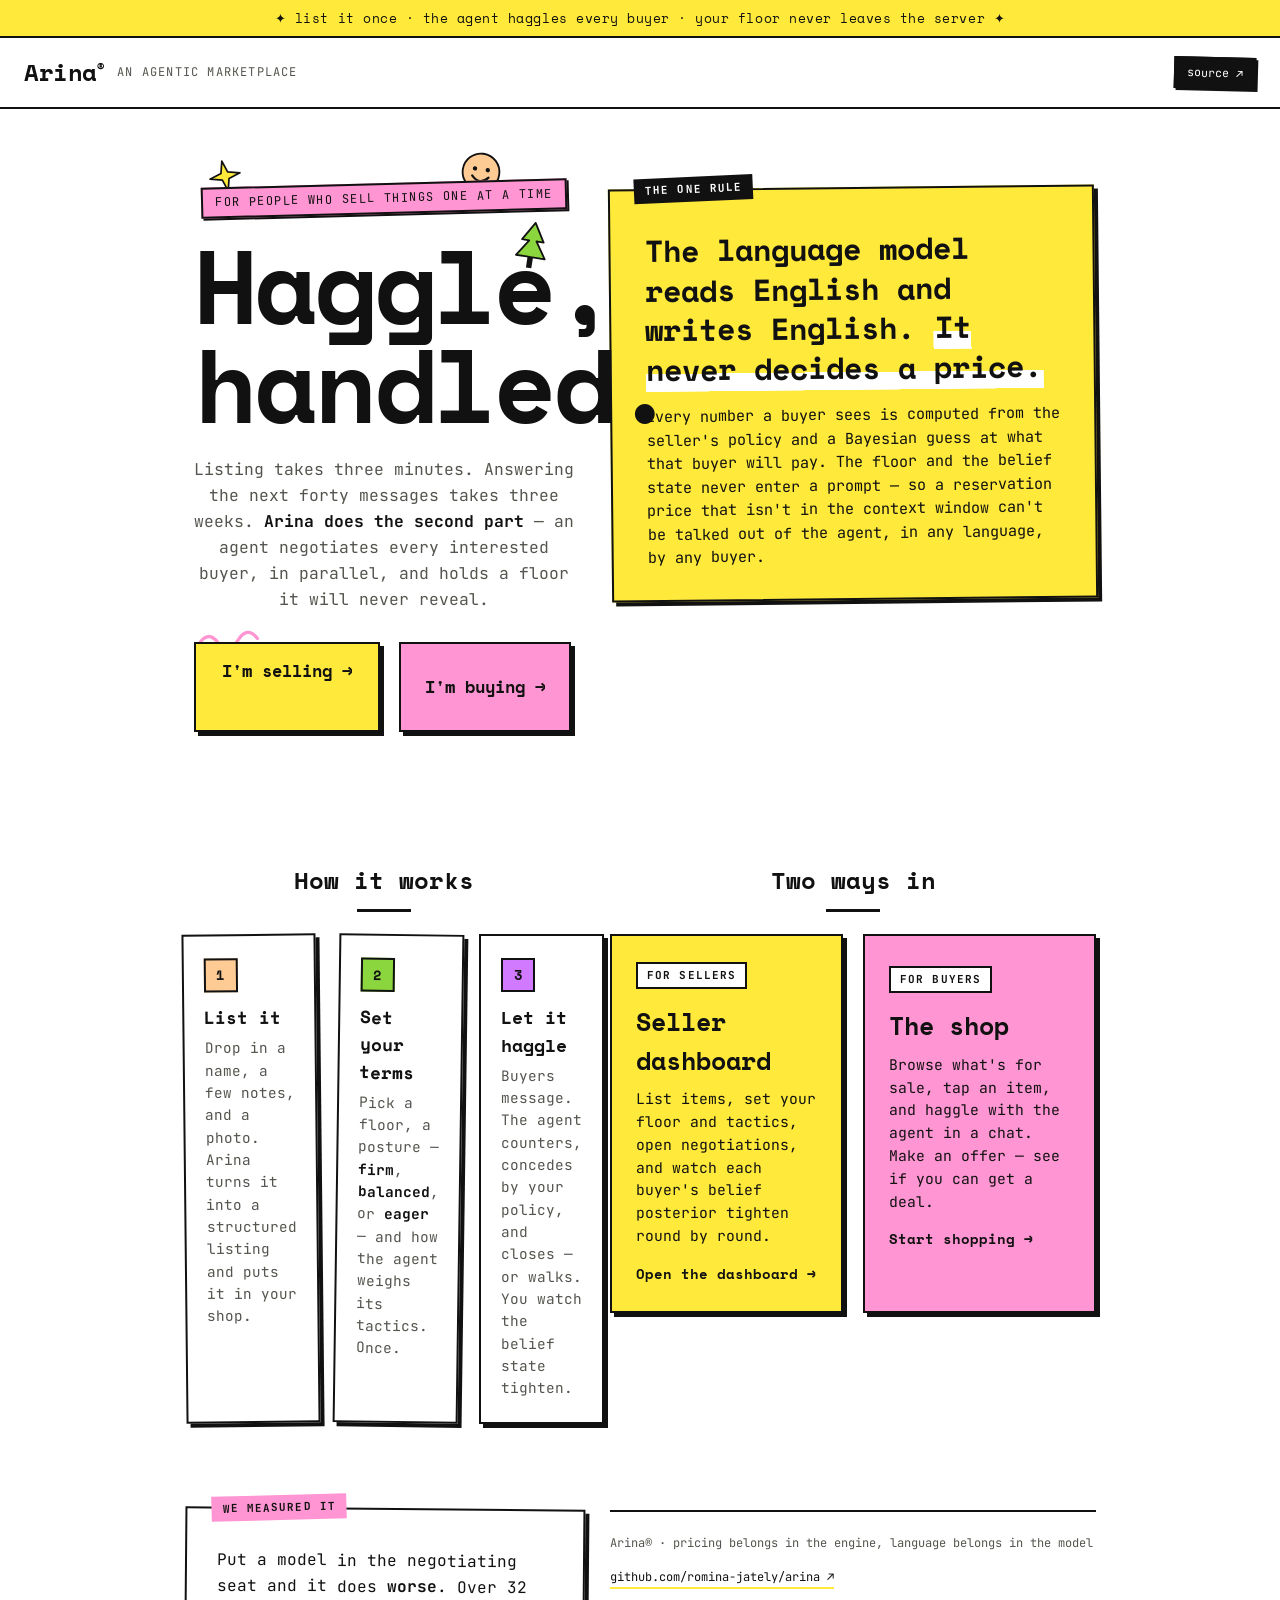
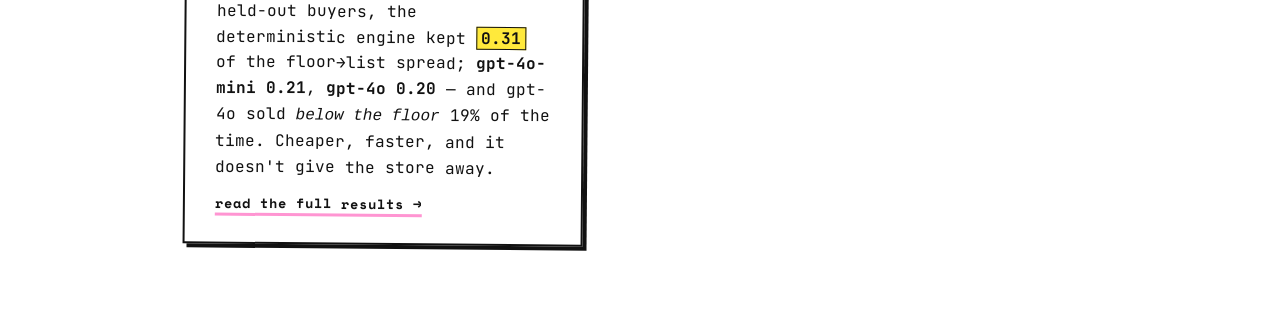
==== commit fc0ff95d: "Add landing page; make it one site (landing → dashboard + shop) Turn the web app into a single site " ====
--- a/web/index.html
+++ b/web/index.html
@@ -3,160 +3,98 @@
 <head>
   <meta charset="utf-8" />
   <meta name="viewport" content="width=device-width, initial-scale=1" />
-  <title>Arina — seller dashboard</title>
-  <link rel="stylesheet" href="styles.css?v=3" />
+  <title>Arina — haggle, handled</title>
+  <link rel="stylesheet" href="styles.css?v=4" />
 </head>
 <body>
-  <div class="ticker">✦ list it once, let the agent haggle · your floor never leaves the server ✦</div>
+  <div class="ticker">✦ list it once · the agent haggles every buyer · your floor never leaves the server ✦</div>
+
   <header>
-    <h1>Arina</h1>
-    <span class="tag">seller dashboard</span>
-    <span class="mode" id="mode">connecting…</span>
-    <a class="mode" href="chat.html" target="_blank" style="margin-left:10px;text-decoration:none">buyer view ↗</a>
+    <a href="index.html" style="text-decoration:none;color:inherit"><h1>Arina</h1></a>
+    <span class="tag">an agentic marketplace</span>
+    <a class="mode" href="https://github.com/romina-jately/arina" target="_blank" style="margin-left:auto;text-decoration:none">source ↗</a>
   </header>
 
-  <main>
-    <!-- ------------------------- left column ------------------------- -->
-    <section class="left">
-      <div class="card">
-        <h2>New listing <span class="hint">— notes in, structured listing out</span></h2>
-        <label>Name</label>
-        <input id="l-name" placeholder="Vintage Levi's denim jacket" />
-        <label>Description / notes</label>
-        <textarea id="l-desc" placeholder="70s orange tab, small, a bit faded, no rips"></textarea>
-        <div class="row">
-          <div>
-            <label>Price (USD)</label>
-            <input id="l-price" class="num" type="number" value="240" />
-          </div>
-          <div>
-            <label>Image URL</label>
-            <input id="l-img" placeholder="https://…" />
-          </div>
-        </div>
-        <img class="preview" id="l-preview" alt="" hidden />
-        <div class="mt"><button id="l-create">Create listing</button></div>
-        <div class="mt small" id="l-result"></div>
-      </div>
+  <!-- ============================ landing ============================ -->
+  <main class="landing">
 
-      <div class="card" id="policy-card" hidden>
-        <h2>Policy <span class="hint">— set once, never leaves the server</span></h2>
-        <div class="row">
-          <div>
-            <label>List price</label>
-            <input id="p-list" class="num" type="number" value="240" />
-          </div>
-          <div>
-            <label>Floor <span class="muted">(private)</span></label>
-            <input id="p-floor" class="num" type="number" value="160" />
-          </div>
-        </div>
-        <div class="row">
-          <div>
-            <label>Style</label>
-            <select id="p-style">
-              <option value="firm">firm — hold out, keep more</option>
-              <option value="balanced" selected>balanced</option>
-              <option value="eager">eager — close fast, keep less</option>
-            </select>
-          </div>
-          <div>
-            <label>Deadline (rounds)</label>
-            <input id="p-deadline" class="num" type="number" value="10" />
-          </div>
-        </div>
+    <!-- hero -->
+    <section class="hero">
+      <!-- scattered hand-drawn doodles -->
+      <svg class="doodle d1" viewBox="0 0 40 40" aria-hidden="true"><path d="M20 2 L24 16 L38 20 L24 24 L20 38 L16 24 L2 20 L16 16 Z" fill="#ffe93b" stroke="#111" stroke-width="2" stroke-linejoin="round"/></svg>
+      <svg class="doodle d2" viewBox="0 0 44 60" aria-hidden="true"><path d="M22 4 L34 24 L26 24 L38 42 L26 42 L22 42 L18 42 L6 42 L18 24 L10 24 Z" fill="#8bd63f" stroke="#111" stroke-width="2" stroke-linejoin="round"/><rect x="19" y="42" width="6" height="12" fill="#111"/></svg>
+      <svg class="doodle d3" viewBox="0 0 60 30" aria-hidden="true"><path d="M2 15 Q12 2 20 15 T38 15 T56 15" fill="none" stroke="#ff95d2" stroke-width="3" stroke-linecap="round"/></svg>
+      <svg class="doodle d4" viewBox="0 0 50 50" aria-hidden="true"><circle cx="25" cy="25" r="20" fill="#fecb95" stroke="#111" stroke-width="2"/><circle cx="18" cy="22" r="2.4" fill="#111"/><circle cx="32" cy="22" r="2.4" fill="#111"/><path d="M16 30 Q25 40 34 30" fill="none" stroke="#111" stroke-width="2.4" stroke-linecap="round"/></svg>
+      <svg class="doodle d5" viewBox="0 0 44 40" aria-hidden="true"><path d="M22 38 C6 26 2 14 12 8 C18 4 22 10 22 12 C22 10 26 4 32 8 C42 14 38 26 22 38 Z" fill="#d17aff" stroke="#111" stroke-width="2" stroke-linejoin="round"/></svg>
 
-        <label class="mt">Tactic weights <span class="muted">— normalized on the server</span></label>
-        <div class="weights" id="weights">
-          <div class="wrow"><span>time</span><input type="range" min="0" max="100" value="40" data-w="time" /><output>0.40</output></div>
-          <div class="wrow"><span>behaviour</span><input type="range" min="0" max="100" value="25" data-w="behaviour" /><output>0.25</output></div>
-          <div class="wrow"><span>scarcity</span><input type="range" min="0" max="100" value="10" data-w="scarcity" /><output>0.10</output></div>
-          <div class="wrow"><span>belief</span><input type="range" min="0" max="100" value="25" data-w="belief" /><output>0.25</output></div>
-        </div>
-
-        <div class="row mt">
-          <button id="p-save">Save policy</button>
-          <button id="p-publish" class="ghost">Publish to catalog</button>
-        </div>
-      </div>
-
-      <div class="card" id="open-card" hidden>
-        <h2>Open a negotiation</h2>
-        <label>Buyer handle</label>
-        <div class="composer" style="margin-top:0">
-          <input id="t-buyer" placeholder="buyer_alex" />
-          <button id="t-open">Open</button>
-        </div>
-        <div class="mt small muted">Each thread negotiates in parallel against the same policy.</div>
+      <p class="hero-eyebrow">for people who sell things one at a time</p>
+      <h1 class="hero-word">Haggle,<br>handled.</h1>
+      <p class="hero-lede">Listing takes three minutes. Answering the next forty messages takes three weeks. <b>Arina does the second part</b> — an agent negotiates every interested buyer, in parallel, and holds a floor it will never reveal.</p>
+      <div class="hero-cta">
+        <a class="bigbtn sell" href="dashboard.html">I'm selling →</a>
+        <a class="bigbtn shop" href="chat.html">I'm buying →</a>
       </div>
     </section>
 
-    <!-- ------------------------ right column ------------------------- -->
-    <section class="right">
-      <div class="card">
-        <h2 class="spread"><span>Live threads</span><button id="refresh" class="ghost small">Refresh</button></h2>
-        <div class="threads" id="thread-list"><span class="muted small">No threads yet. Create a listing, set a policy, open one.</span></div>
-      </div>
+    <!-- the one rule -->
+    <section class="rulebox">
+      <span class="stamp">the one rule</span>
+      <p class="rule-line">The language model reads English and writes English. <span class="under">It never decides a price.</span></p>
+      <p class="rule-gloss">Every number a buyer sees is computed from the seller's policy and a Bayesian guess at what that buyer will pay. The floor and the belief state never enter a prompt — so a reservation price that isn't in the context window can't be talked out of the agent, in any language, by any buyer.</p>
+    </section>
 
-      <div class="card" id="thread-card" hidden>
-        <h2 class="spread">
-          <span>Thread <span class="num" id="th-id"></span></span>
-          <span class="pill" id="th-status">open</span>
-        </h2>
-        <div class="stat-row" id="th-stats"></div>
-
-        <div class="convo mt" id="convo"></div>
-        <div class="composer">
-          <input id="msg-text" placeholder="Buyer says…  (try: 'would you take 180?')" />
-          <button id="msg-send">Send</button>
+    <!-- how it works -->
+    <section class="how">
+      <h2 class="sec-h">How it works</h2>
+      <div class="steps">
+        <div class="step">
+          <span class="step-n">1</span>
+          <h3>List it</h3>
+          <p>Drop in a name, a few notes, and a photo. Arina turns it into a structured listing and puts it in your shop.</p>
         </div>
-        <div class="overrides">
-          <span class="small muted" style="align-self:center;margin-right:2px">Seller override:</span>
-          <button class="ghost small" data-ov="accept_now">Accept now</button>
-          <button class="ghost small" data-ov="hold_firm">Hold firm</button>
-          <button class="ghost small" data-ov="concede">Concede</button>
+        <div class="step">
+          <span class="step-n">2</span>
+          <h3>Set your terms</h3>
+          <p>Pick a floor, a posture — <em>firm</em>, <em>balanced</em>, or <em>eager</em> — and how the agent weighs its tactics. Once.</p>
+        </div>
+        <div class="step">
+          <span class="step-n">3</span>
+          <h3>Let it haggle</h3>
+          <p>Buyers message. The agent counters, concedes by your policy, and closes — or walks. You watch the belief state tighten.</p>
         </div>
       </div>
+    </section>
 
-      <div class="card" id="belief-card" hidden>
-        <h2>Belief — where the buyer probably tops out</h2>
-        <div id="belief-chart"></div>
-        <div class="legend">
-          <span><i style="background:#d17aff"></i>posterior over buyer's reservation price</span>
-          <span><i style="background:#ff4d6d"></i>floor</span>
-          <span><i style="background:#111111"></i>list</span>
-          <span><i style="background:#15a34a"></i>optimal ask</span>
-        </div>
-
-        <h2 class="mt">Posterior tightening over rounds</h2>
-        <div id="rounds-chart"></div>
-        <div class="legend">
-          <span><i style="background:#d17aff"></i>p10–p90 band</span>
-          <span><i style="background:#111111"></i>p50 (median)</span>
-          <span><i style="background:#ff95d2"></i>buyer offers</span>
-        </div>
-      </div>
-
-      <div class="card">
-        <h2 class="spread"><span>WhatsApp activity</span><button id="wa-refresh" class="ghost small">Refresh</button></h2>
-        <div class="devbox" id="wa-sim" hidden>
-          <div class="lbl">Dev — simulate an inbound message (no WABA needed)</div>
-          <div class="composer" style="margin-top:0">
-            <input id="wa-from" placeholder="buyer phone, e.g. 15551234" />
-            <input id="wa-product" placeholder="product / listing id — leave blank for bare text" />
-          </div>
-          <div class="composer">
-            <input id="wa-text" placeholder="buyer message, e.g. would you take 180?" />
-            <button id="wa-send">Send inbound</button>
-          </div>
-          <div class="small muted" style="margin-top:8px">Set a product id to pin the listing; leave it blank to test routing to the buyer's open thread — or ambiguity when they have several.</div>
-        </div>
-        <div class="feed" id="wa-feed"><div class="empty">No inbound messages yet.</div></div>
+    <!-- two doors -->
+    <section class="doors">
+      <h2 class="sec-h">Two ways in</h2>
+      <div class="door-grid">
+        <a class="door sell" href="dashboard.html">
+          <span class="door-tag">for sellers</span>
+          <h3>Seller dashboard</h3>
+          <p>List items, set your floor and tactics, open negotiations, and watch each buyer's belief posterior tighten round by round.</p>
+          <span class="door-go">Open the dashboard →</span>
+        </a>
+        <a class="door shop" href="chat.html">
+          <span class="door-tag">for buyers</span>
+          <h3>The shop</h3>
+          <p>Browse what's for sale, tap an item, and haggle with the agent in a chat. Make an offer — see if you can get a deal.</p>
+          <span class="door-go">Start shopping →</span>
+        </a>
       </div>
     </section>
+
+    <!-- the receipt -->
+    <section class="receipt">
+      <span class="stamp pink">we measured it</span>
+      <p class="receipt-line">Put a model in the negotiating seat and it does <b>worse</b>. Over 32 held-out buyers, the deterministic engine kept <b class="hl">0.31</b> of the floor→list spread; <span class="mono">gpt-4o-mini</span> <b>0.21</b>, <span class="mono">gpt-4o</span> <b>0.20</b> — and gpt-4o sold <em>below the floor</em> 19% of the time. Cheaper, faster, and it doesn't give the store away.</p>
+      <a class="receipt-link" href="https://github.com/romina-jately/arina/blob/main/docs/RESULTS.md" target="_blank">read the full results →</a>
+    </section>
+
+    <footer class="land-foot">
+      <span>Arina® · pricing belongs in the engine, language belongs in the model</span>
+      <a href="https://github.com/romina-jately/arina" target="_blank">github.com/romina-jately/arina ↗</a>
+    </footer>
   </main>
-
-  <div class="toast" id="toast"></div>
-  <script src="app.js"></script>
 </body>
 </html>
--- a/web/styles.css
+++ b/web/styles.css
@@ -239,6 +239,101 @@
 .k.unrouted { color: var(--bad); }
 .k.inbound { color: var(--purple); }
 .k.outbound, .k.order { color: var(--ink-dim); }
+
+/* ============================ landing ============================ */
+.landing { max-width: 960px; margin: 0 auto; padding: 20px 24px 70px; }
+
+.hero { position: relative; text-align: center; padding: 54px 10px 46px; }
+.doodle { position: absolute; z-index: 0; }
+.doodle.d1 { width: 34px; top: 30px; left: 6%; transform: rotate(-12deg); }
+.doodle.d2 { width: 40px; top: 90px; right: 8%; transform: rotate(9deg); }
+.doodle.d3 { width: 66px; bottom: 120px; left: 3%; transform: rotate(-6deg); }
+.doodle.d4 { width: 46px; top: 20px; right: 20%; transform: rotate(8deg); }
+.doodle.d5 { width: 40px; bottom: 90px; right: 5%; transform: rotate(-10deg); }
+.hero > *:not(.doodle) { position: relative; z-index: 1; }
+
+.hero-eyebrow {
+  display: inline-block; font-size: 12px; text-transform: uppercase; letter-spacing: .12em;
+  background: var(--pink); border: 2px solid var(--ink); padding: 4px 12px; margin: 0 0 22px;
+  transform: rotate(-1.5deg); box-shadow: var(--shadow-sm);
+}
+.hero-word {
+  font-family: var(--disp); font-weight: 700; font-size: clamp(3.2rem, 11vw, 6.5rem);
+  line-height: .95; letter-spacing: -.04em; margin: 0 0 22px; text-wrap: balance;
+}
+.hero-lede { font-size: 1.02rem; line-height: 1.6; max-width: 56ch; margin: 0 auto 30px; color: var(--ink-dim); }
+.hero-lede b { color: var(--ink); font-weight: 700; }
+.hero-cta { display: flex; gap: 16px; justify-content: center; flex-wrap: wrap; }
+
+.bigbtn {
+  display: inline-block; font-family: var(--disp); font-weight: 700; font-size: 1.05rem;
+  text-decoration: none; color: var(--ink); padding: 14px 26px; border: 2px solid var(--ink);
+  box-shadow: var(--shadow); transition: transform .08s, box-shadow .08s;
+}
+.bigbtn:hover { transform: translate(-2px, -2px); box-shadow: 6px 6px 0 var(--ink); }
+.bigbtn:active { transform: translate(2px, 2px); box-shadow: none; }
+.bigbtn.sell { background: var(--yellow); }
+.bigbtn.shop { background: var(--pink); }
+
+.sec-h { font-family: var(--disp); font-size: 1.5rem; font-weight: 700; margin: 0 0 22px; text-align: center; }
+.sec-h::after { content: ""; display: block; width: 54px; height: 3px; background: var(--ink); margin: 10px auto 0; }
+
+section.rulebox, section.how, section.doors, section.receipt { margin-top: 58px; }
+
+.rulebox {
+  background: var(--yellow); border: 2px solid var(--ink); box-shadow: var(--shadow);
+  padding: 34px 34px 30px; position: relative; transform: rotate(-.6deg);
+}
+.stamp {
+  position: absolute; top: -14px; left: 24px; font-size: 11px; text-transform: uppercase; letter-spacing: .1em;
+  font-weight: 700; background: var(--ink); color: var(--paper); padding: 4px 11px; transform: rotate(-2deg);
+}
+.stamp.pink { background: var(--pink); color: var(--ink); }
+.rule-line { font-family: var(--disp); font-weight: 700; font-size: clamp(1.3rem, 3.2vw, 1.9rem); line-height: 1.3; margin: 6px 0 16px; text-wrap: balance; }
+.rule-line .under { background: linear-gradient(transparent 60%, var(--paper) 60%); padding: 0 2px; }
+.rule-gloss { margin: 0; font-size: .95rem; color: var(--ink); max-width: 66ch; }
+
+.steps { display: grid; grid-template-columns: repeat(3, 1fr); gap: 18px; }
+.step { background: var(--paper); border: 2px solid var(--ink); box-shadow: var(--shadow); padding: 22px 20px; }
+.step:nth-child(2) { transform: rotate(.8deg); }
+.step:nth-child(1) { transform: rotate(-.6deg); }
+.step-n { display: inline-flex; align-items: center; justify-content: center; width: 34px; height: 34px; border: 2px solid var(--ink); font-family: var(--disp); font-weight: 700; background: var(--peach); margin-bottom: 12px; }
+.step:nth-child(2) .step-n { background: var(--green); }
+.step:nth-child(3) .step-n { background: var(--purple); }
+.step h3 { font-family: var(--disp); font-size: 1.1rem; margin: 0 0 6px; }
+.step p { margin: 0; font-size: .9rem; color: var(--ink-dim); }
+.step em { font-style: normal; font-weight: 700; color: var(--ink); }
+
+.door-grid { display: grid; grid-template-columns: 1fr 1fr; gap: 20px; }
+.door {
+  display: block; text-decoration: none; color: var(--ink); border: 2px solid var(--ink);
+  box-shadow: var(--shadow); padding: 26px 24px; transition: transform .1s, box-shadow .1s;
+}
+.door:hover { transform: translate(-3px, -3px) rotate(-.6deg); box-shadow: 8px 8px 0 var(--ink); }
+.door.sell { background: var(--yellow); }
+.door.shop { background: var(--pink); }
+.door-tag { display: inline-block; font-size: 11px; text-transform: uppercase; letter-spacing: .1em; font-weight: 700; border: 2px solid var(--ink); background: var(--paper); padding: 3px 9px; margin-bottom: 14px; }
+.door h3 { font-family: var(--disp); font-size: 1.55rem; margin: 0 0 8px; }
+.door p { margin: 0 0 16px; font-size: .92rem; }
+.door-go { font-family: var(--disp); font-weight: 700; }
+
+.receipt { background: var(--paper); border: 2px solid var(--ink); box-shadow: var(--shadow); padding: 32px 30px 28px; position: relative; transform: rotate(.5deg); }
+.receipt-line { margin: 6px 0 14px; font-size: 1rem; line-height: 1.6; max-width: 68ch; }
+.receipt-line .hl { background: var(--yellow); padding: 0 4px; border: 1px solid var(--ink); }
+.receipt-line .mono { font-weight: 700; }
+.receipt-line b { font-weight: 700; }
+.receipt-link { font-family: var(--disp); font-weight: 700; text-decoration: none; color: var(--ink); border-bottom: 3px solid var(--pink); }
+.receipt-link:hover { background: var(--pink); }
+
+.land-foot { display: flex; justify-content: space-between; gap: 16px; flex-wrap: wrap; align-items: center; margin-top: 60px; padding-top: 22px; border-top: 2px solid var(--ink); font-size: 12px; color: var(--ink-dim); }
+.land-foot a { color: var(--ink); text-decoration: none; border-bottom: 2px solid var(--yellow); }
+.land-foot a:hover { background: var(--yellow); }
+
+@media (max-width: 720px) {
+  .steps { grid-template-columns: 1fr; }
+  .door-grid { grid-template-columns: 1fr; }
+  .doodle.d3, .doodle.d5 { display: none; }
+}
 
 /* ------------------------- buyer shop ---------------------------- */
 .shop { max-width: 1040px; margin: 0 auto; padding: 30px 24px; }
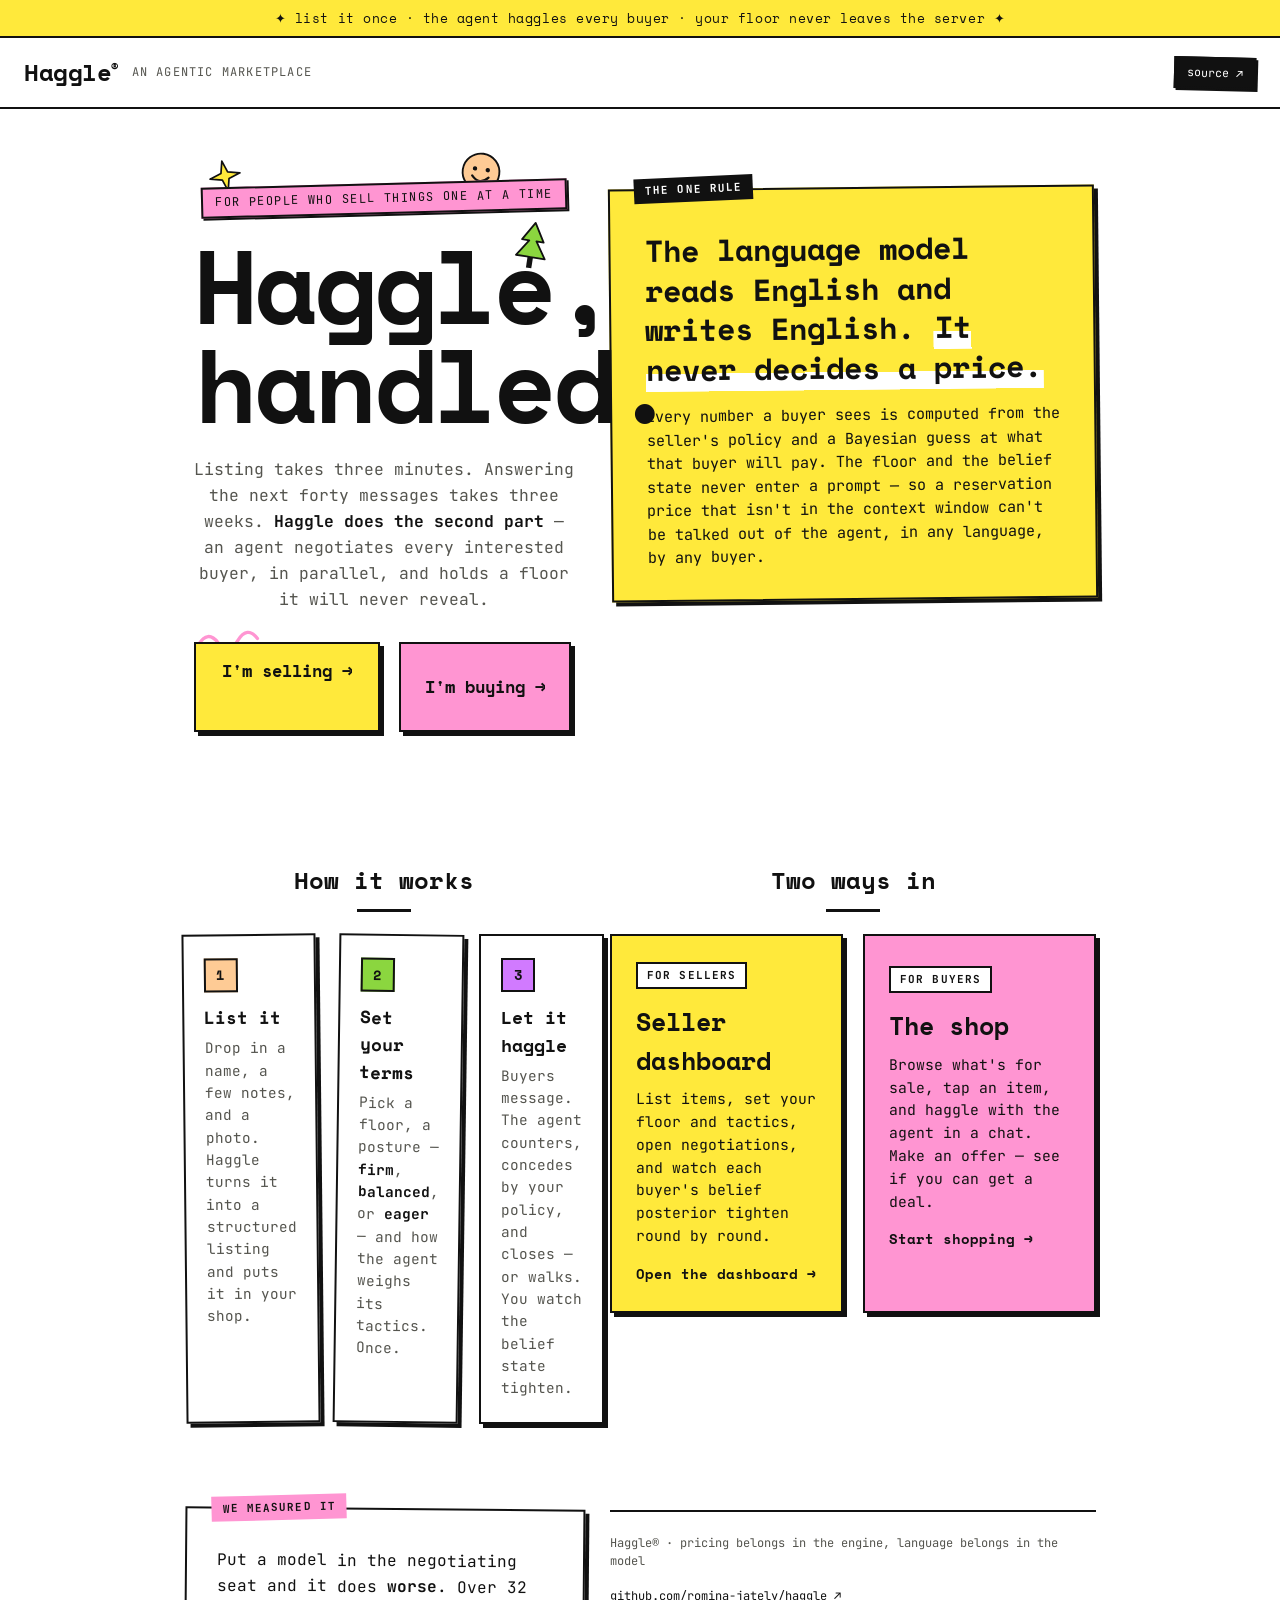
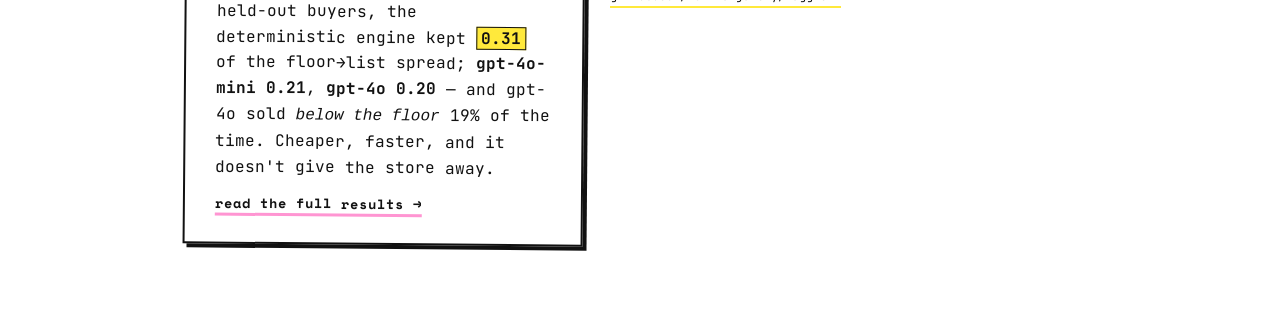
==== commit af2579d3: "Rename project Arina -> Haggle Rename the Python package api/arina -> api/haggle and the verifiers e" ====
--- a/web/index.html
+++ b/web/index.html
@@ -3,16 +3,16 @@
 <head>
   <meta charset="utf-8" />
   <meta name="viewport" content="width=device-width, initial-scale=1" />
-  <title>Arina — haggle, handled</title>
-  <link rel="stylesheet" href="styles.css?v=4" />
+  <title>Haggle — haggle, handled</title>
+  <link rel="stylesheet" href="styles.css?v=5" />
 </head>
 <body>
   <div class="ticker">✦ list it once · the agent haggles every buyer · your floor never leaves the server ✦</div>
 
   <header>
-    <a href="index.html" style="text-decoration:none;color:inherit"><h1>Arina</h1></a>
+    <a href="index.html" style="text-decoration:none;color:inherit"><h1>Haggle</h1></a>
     <span class="tag">an agentic marketplace</span>
-    <a class="mode" href="https://github.com/romina-jately/arina" target="_blank" style="margin-left:auto;text-decoration:none">source ↗</a>
+    <a class="mode" href="https://github.com/romina-jately/haggle" target="_blank" style="margin-left:auto;text-decoration:none">source ↗</a>
   </header>
 
   <!-- ============================ landing ============================ -->
@@ -29,7 +29,7 @@
 
       <p class="hero-eyebrow">for people who sell things one at a time</p>
       <h1 class="hero-word">Haggle,<br>handled.</h1>
-      <p class="hero-lede">Listing takes three minutes. Answering the next forty messages takes three weeks. <b>Arina does the second part</b> — an agent negotiates every interested buyer, in parallel, and holds a floor it will never reveal.</p>
+      <p class="hero-lede">Listing takes three minutes. Answering the next forty messages takes three weeks. <b>Haggle does the second part</b> — an agent negotiates every interested buyer, in parallel, and holds a floor it will never reveal.</p>
       <div class="hero-cta">
         <a class="bigbtn sell" href="dashboard.html">I'm selling →</a>
         <a class="bigbtn shop" href="chat.html">I'm buying →</a>
@@ -50,7 +50,7 @@
         <div class="step">
           <span class="step-n">1</span>
           <h3>List it</h3>
-          <p>Drop in a name, a few notes, and a photo. Arina turns it into a structured listing and puts it in your shop.</p>
+          <p>Drop in a name, a few notes, and a photo. Haggle turns it into a structured listing and puts it in your shop.</p>
         </div>
         <div class="step">
           <span class="step-n">2</span>
@@ -88,12 +88,12 @@
     <section class="receipt">
       <span class="stamp pink">we measured it</span>
       <p class="receipt-line">Put a model in the negotiating seat and it does <b>worse</b>. Over 32 held-out buyers, the deterministic engine kept <b class="hl">0.31</b> of the floor→list spread; <span class="mono">gpt-4o-mini</span> <b>0.21</b>, <span class="mono">gpt-4o</span> <b>0.20</b> — and gpt-4o sold <em>below the floor</em> 19% of the time. Cheaper, faster, and it doesn't give the store away.</p>
-      <a class="receipt-link" href="https://github.com/romina-jately/arina/blob/main/docs/RESULTS.md" target="_blank">read the full results →</a>
+      <a class="receipt-link" href="https://github.com/romina-jately/haggle/blob/main/docs/RESULTS.md" target="_blank">read the full results →</a>
     </section>
 
     <footer class="land-foot">
-      <span>Arina® · pricing belongs in the engine, language belongs in the model</span>
-      <a href="https://github.com/romina-jately/arina" target="_blank">github.com/romina-jately/arina ↗</a>
+      <span>Haggle® · pricing belongs in the engine, language belongs in the model</span>
+      <a href="https://github.com/romina-jately/haggle" target="_blank">github.com/romina-jately/haggle ↗</a>
     </footer>
   </main>
 </body>
--- a/web/styles.css
+++ b/web/styles.css
@@ -1,4 +1,4 @@
-/* Arina — zine / neubrutalist marketplace, after the Kosa reference.
+/* Haggle — zine / neubrutalist marketplace, after the Kosa reference.
    Monospace everything, white + black + bright yellow, pastel pops, thin black
    borders, hard offset shadows, playful tilts. Numbers are mono anyway. */
 
@@ -239,6 +239,16 @@
 .k.unrouted { color: var(--bad); }
 .k.inbound { color: var(--purple); }
 .k.outbound, .k.order { color: var(--ink-dim); }
+
+/* decorative doodles on the app pages — live in the page margins, never
+   over the UI (hidden on narrow screens where there is no margin) */
+.app-doodles { position: fixed; inset: 0; pointer-events: none; z-index: 0; }
+.app-doodles .doodle { position: absolute; }
+.app-doodles .a1 { width: 30px; left: 16px; top: 120px; transform: rotate(-14deg); }
+.app-doodles .a2 { width: 40px; left: 20px; bottom: 40px; transform: rotate(9deg); }
+.app-doodles .a3 { width: 46px; right: 18px; top: 150px; transform: rotate(10deg); }
+.app-doodles .a4 { width: 34px; right: 22px; bottom: 46px; transform: rotate(-10deg); }
+@media (max-width: 1120px) { .app-doodles { display: none; } }
 
 /* ============================ landing ============================ */
 .landing { max-width: 960px; margin: 0 auto; padding: 20px 24px 70px; }
